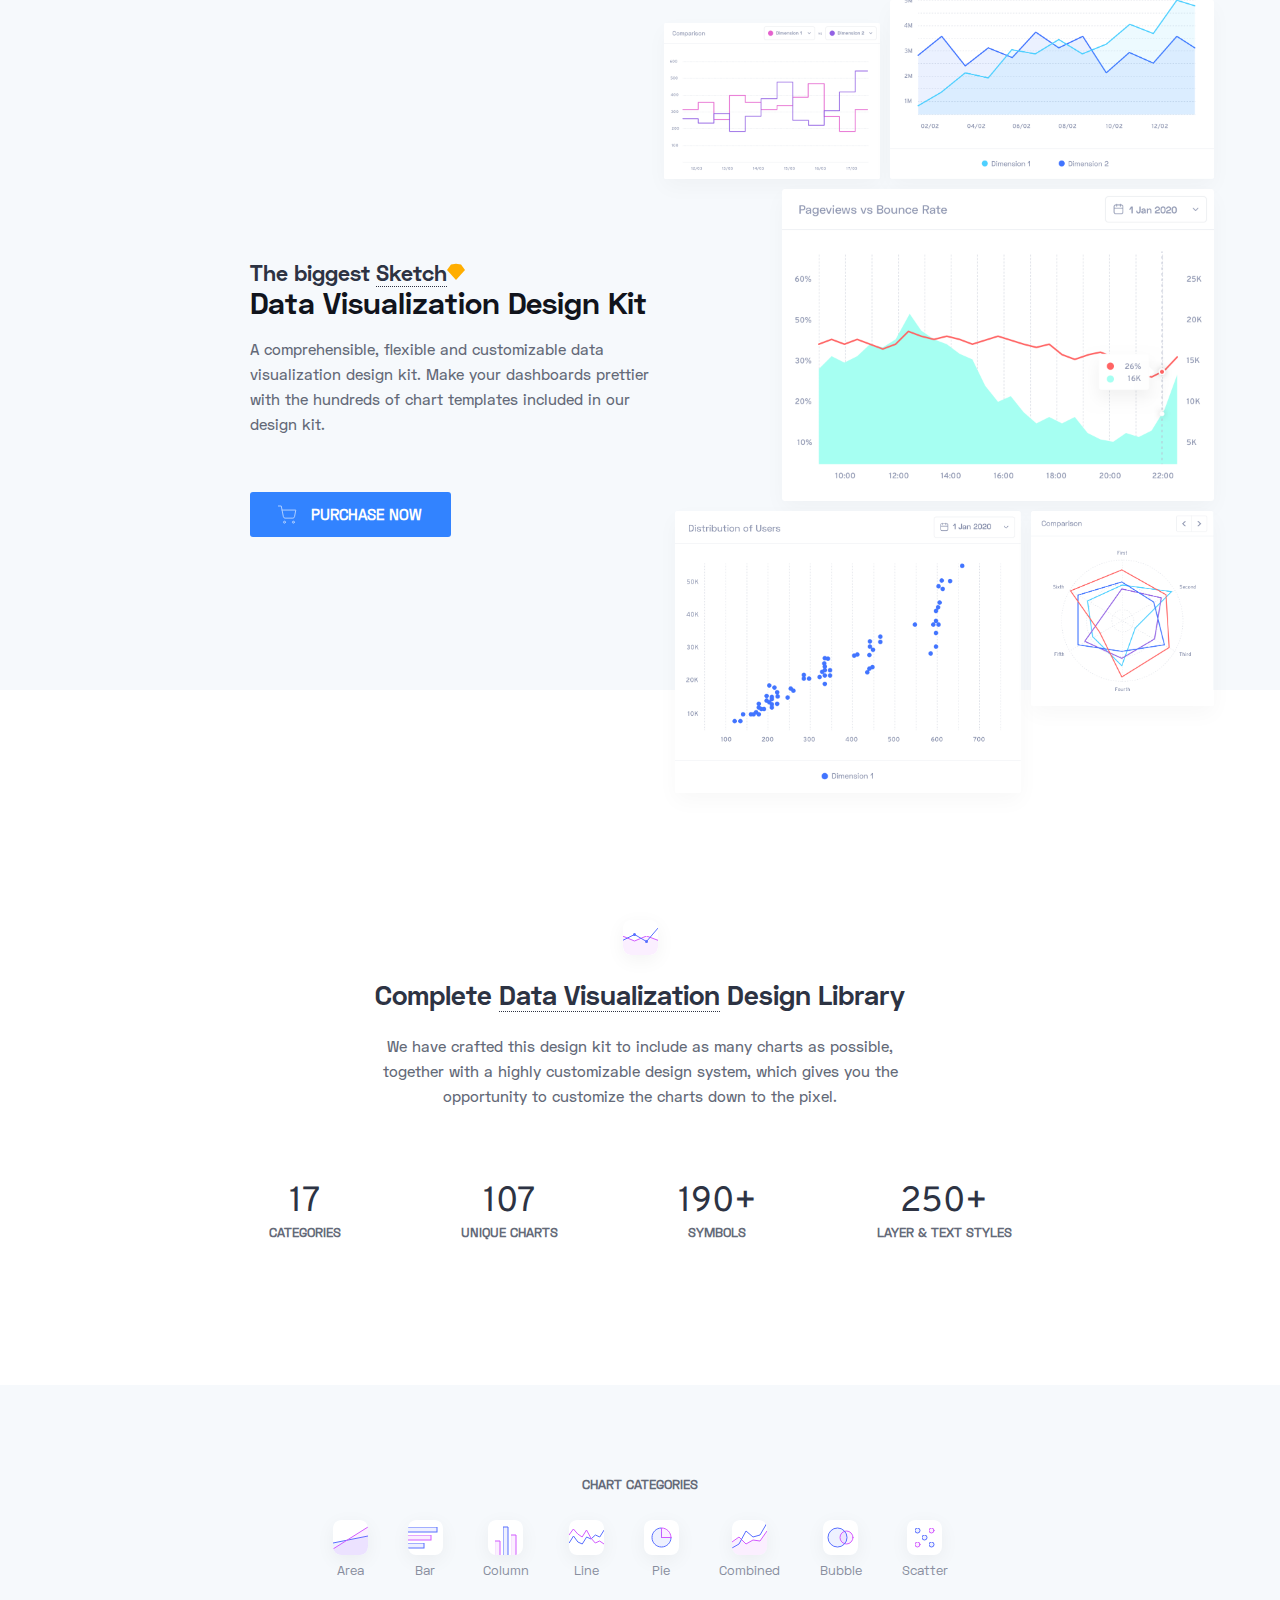
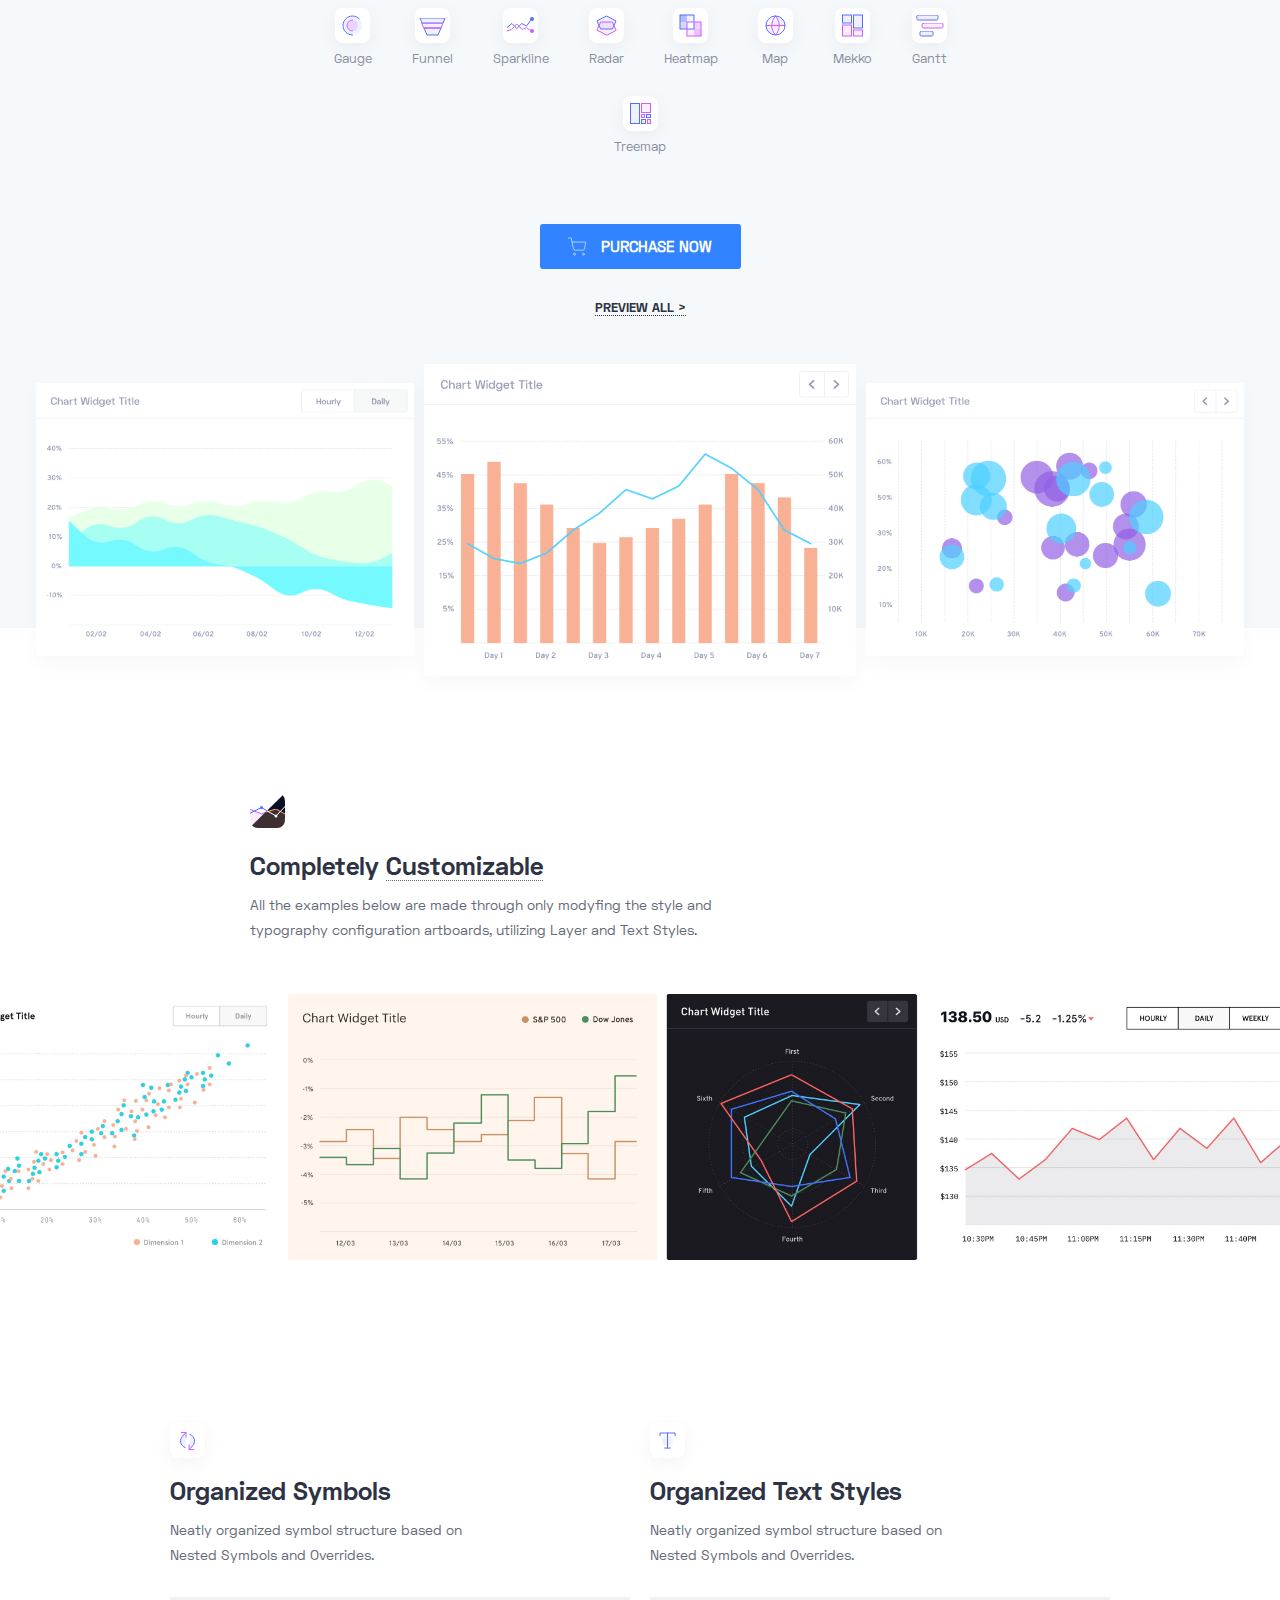
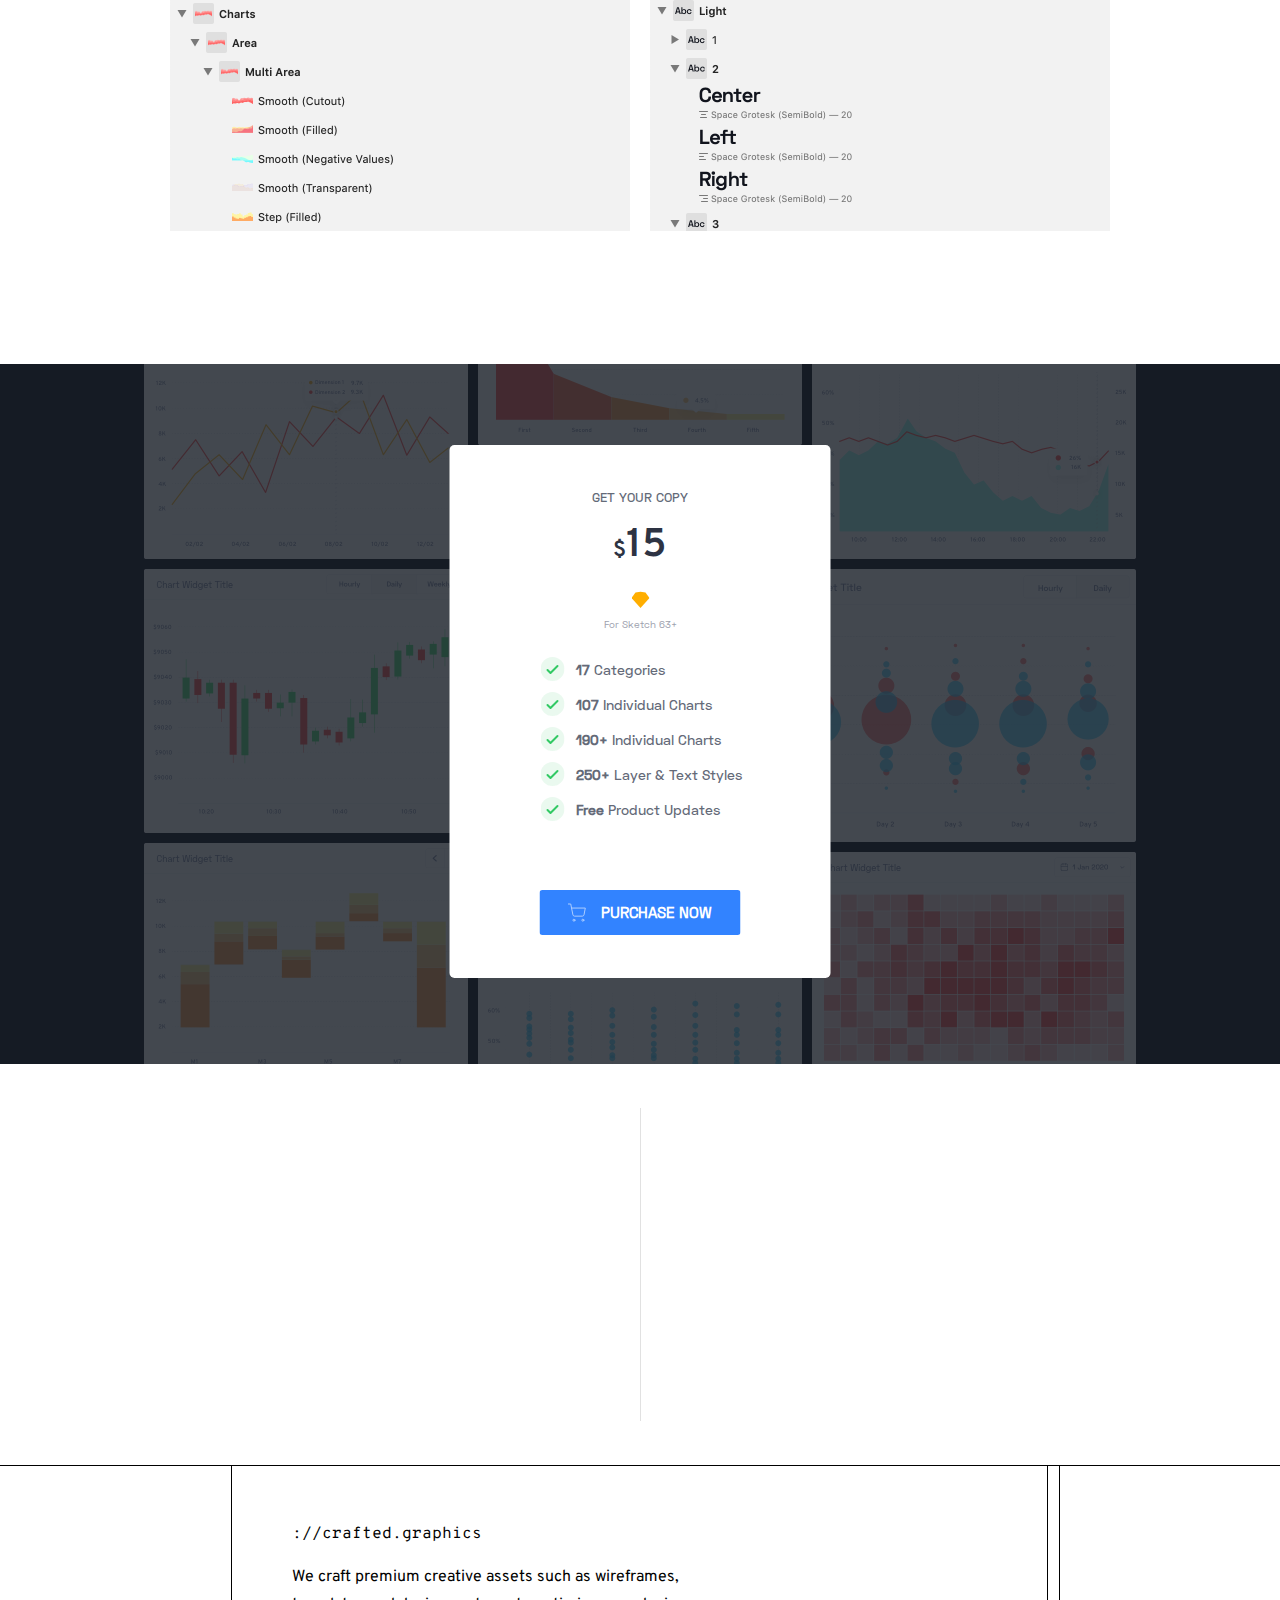
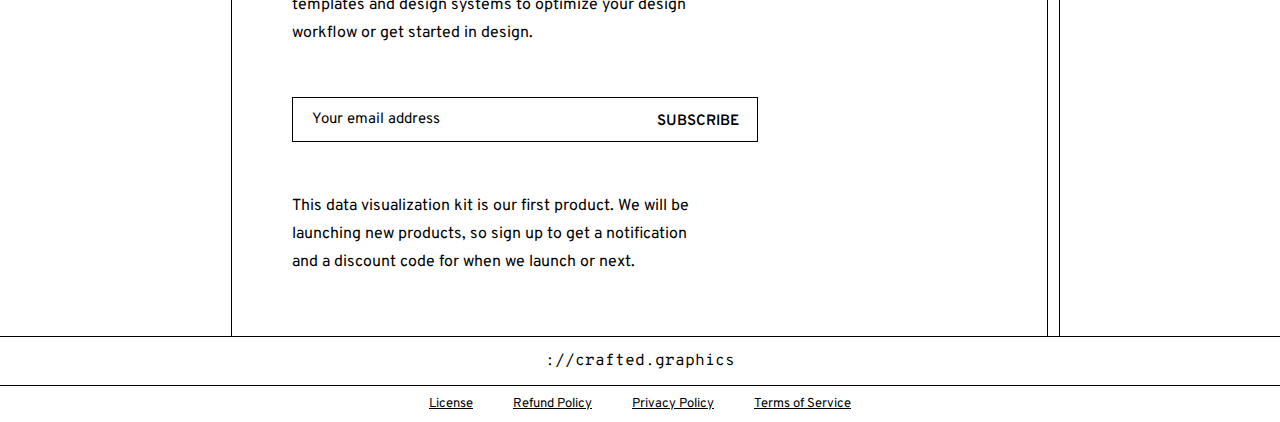
==== charts.html @ 4758ad1f "Upload Initial Files" ====
<!DOCTYPE html>
<html lang="en">

<head>
    <meta charset="UTF-8">
    <meta name="viewport" content="width=device-width, initial-scale=1.0">
    <meta name="description" content="A comprehensible, flexible and customizable data visualization
    design kit">
    <meta name="keywords" content="design kit, dashboards, templates, data visualization, chart design system, chart ui kit">
    <link rel="stylesheet" href="css/styles.css" type="text/css">
    <title>Data Visualization Design Kit | Crafted Graphics</title>
</head>

<body>
    <header>
        <div>
            <div>
                <h2>The biggest <span>Sketch</span><span class="sketch-icon"></span></h2>
                <h1>Data Visualization Design Kit</h1>
                <p>A comprehensible, flexible and customizable data visualization
                    design kit. Make your dashboards prettier with the hundreds
                    of chart templates included in our design kit.</p>
                <div class="header-btns">
                    <a class="purchase-btn" href="#purchase-now">PURCHASE NOW</a>
                </div>
            </div>
        </div>
        <div>
            <div>
                <div class="chart-row-1">
                    <div class="chart-1"></div>
                    <div class="chart-2"></div>
                </div>
                <div class="chart-row-2">
                    <div class="chart-3"></div>
                </div>
                <div class="chart-row-3">
                    <div class="chart-4"></div>
                    <div class="chart-5"></div>
                </div>
            </div>
        </div>
    </header>

    <section class="section-2">
        <div class="section-2-div">
            <div class="kit-icon">
            </div>
            <h2>Complete <span>Data Visualization</span> Design Library</h2>
            <p class="kit-description">
                We have crafted this design kit to include as many charts as possible, together
                with a highly customizable design system, which gives you the opportunity to
                customize the charts down to the pixel.
            </p>
            <div class="features">
                <div>
                    <div>17</div>
                    <p>CATEGORIES</p>
                </div>
                <div>
                    <div>107</div>
                    <p>UNIQUE CHARTS</p>
                </div>
                <div>
                    <div>190+</div>
                    <p>SYMBOLS</p>
                </div>
                <div>
                    <div>250+</div>
                    <p>LAYER & TEXT STYLES</p>
                </div>
            </div>
        </div>
    </section>

    <section class="section-3">
        <h3>CHART CATEGORIES</h3>
        <div class="chart-categories">
            <div>
                <div class="category-icon area-icon"></div>
                <p>Area</p>
            </div>
            <div>
                <div class="category-icon bar-icon"></div>
                <p>Bar</p>
            </div>
            <div>
                <div class="category-icon column-icon"></div>
                <p>Column</p>
            </div>
            <div>
                <div class="category-icon line-icon"></div>
                <p>Line</p>
            </div>
            <div>
                <div class="category-icon pie-icon"></div>
                <p>Pie</p>
            </div>
            <div>
                <div class="category-icon combined-icon"></div>
                <p>Combined</p>
            </div>
            <div>
                <div class="category-icon bubble-icon"></div>
                <p>Bubble</p>
            </div>
            <div>
                <div class="category-icon scatter-icon"></div>
                <p>Scatter</p>
            </div>
            <div>
                <div class="category-icon gauge-icon"></div>
                <p>Gauge</p>
            </div>
            <div>
                <div class="category-icon funnel-icon"></div>
                <p>Funnel</p>
            </div>
            <div>
                <div class="category-icon sparkline-icon"></div>
                <p>Sparkline</p>
            </div>
            <div>
                <div class="category-icon radar-icon"></div>
                <p>Radar</p>
            </div>
            <div>
                <div class="category-icon heatmap-icon"></div>
                <p>Heatmap</p>
            </div>
            <div>
                <div class="category-icon map-icon"></div>
                <p>Map</p>
            </div>
            <div>
                <div class="category-icon mekko-icon"></div>
                <p>Mekko</p>
            </div>
            <div>
                <div class="category-icon gantt-icon"></div>
                <p>Gantt</p>
            </div>
            <div>
                <div class="category-icon treemap-icon"></div>
                <p>Treemap</p>
            </div>
        </div>
        <a class="purchase-btn" href="#purchase-now">PURCHASE NOW</a>
        <a class="preview-btn margin-top-30" href="preview.html">PREVIEW ALL ></a>

        <div class="chart-row">
            <div class="preview-chart-1 preview-chart" data-aos="fade-up-right"></div>
            <div class="preview-chart-2 preview-chart" data-aos="fade-up"></div>
            <div class="preview-chart-3 preview-chart" data-aos="fade-up-left"></div>
        </div>

    </section>

    <section class="section-4">
        <div class="section-4-description">
            <div class="customizable-icon"></div>
            <h2>Completely <span>Customizable</span></h2>
            <p>All the examples below are made through only modyfing the style and
                typography configuration artboards, utilizing Layer and Text Styles.</p>
        </div>
        <div class="examples">
            <img src="img/charts/customizable_row.jpg" alt="Chart 9">
        </div>
    </section>

    <section class="section-5">
        <div class="orgarnized-symbols">
            <div class="symbols-icon"></div>
            <h3>Organized <span>Symbols</span></h3>
            <p>Neatly organized symbol structure based
                on Nested Symbols and Overrides.</p>
            <img src="img/charts/symbols@2x.png" width="460" alt="Symbols">
        </div>
        <div class="text-styles">
            <div class="styles-icon"></div>
            <h3>Organized <span>Text Styles</span></h3>
            <p>Neatly organized symbol structure based
                on Nested Symbols and Overrides.</p>
            <img src="img/charts/text_styles@2x.png" width="460" alt="Text styles">
        </div>
    </section>

    <section class="section-6" id="purchase-now">
        <div class="background-charts">
            <div class="get-copy-card">
                <h5>GET YOUR COPY</h5>
                <p id="price"><span>$</span>15</p>
                <div class="sketch-icon"></div>
                <p class="for-sketch">For Sketch 63+</p>
                <div class="card-features">
                    <div>
                        <div class="check-icon"></div>
                        <p><span>17</span> Categories</p>
                    </div>
                    <div>
                        <div class="check-icon"></div>
                        <p><span>107</span> Individual Charts</p>
                    </div>
                    <div>
                        <div class="check-icon"></div>
                        <p><span>190+</span> Individual Charts</p>
                    </div>
                    <div>
                        <div class="check-icon"></div>
                        <p><span>250+</span> Layer & Text Styles</p>
                    </div>
                    <div>
                        <div class="check-icon"></div>
                        <p><span>Free </span>Product Updates</p>
                    </div>
                </div>
                <a href="#" class="purchase-btn">PURCHASE NOW</a>
            </div>
        </div>
    </section>

    <section class="section-7">
        <div></div>
    </section>

    <section class="section-8">
        <div></div>
        <div>
            <h4>://crafted.graphics</h4>
            <p>We craft premium creative assets such as wireframes,
                templates and design systems to optimize your design
                workflow or get started in design.</p>

                <div id="mc_embed_signup">
                    <form action="https://graphics.us19.list-manage.com/subscribe/post?u=98732da373083979107f1b6f7&amp;id=b7343e2dc6" method="post" id="mc-embedded-subscribe-form" name="mc-embedded-subscribe-form" class="validate" target="_blank" novalidate>
                        <div id="mc_embed_signup_scroll">

                        <div class="mc-field-group">
                            <div class="subscribe">
                                <input type="email" value="" name="EMAIL" class="required email signup_email" id="email mce-EMAIL" placeholder="Your email address">
                                <input type="submit" value="Subscribe" name="subscribe" id="mc-embedded-subscribe" class="button signup_submit">                              
                            </div>
                            <div id="mce-responses" class="clear">
                                <div class="response" id="mce-error-response" style="display:none"></div>
                                <div class="response" id="mce-success-response" style="display:none"></div>
                            </div> 
                            <div style="position: absolute; left: -5000px;" aria-hidden="true"><input type="text" name="b_98732da373083979107f1b6f7_b7343e2dc6" tabindex="-1" value=""></div>
                        </div>

                        </div>
                    </form>

                </div>

            <p>This data visualization kit is our first product. We will be
                launching new products, so sign up to get a notification
                and a discount code for when we launch or next.</p>
        </div>
        <div></div>
        <div></div>
    </section>
    <div class="crafted-graphics">
        ://crafted.graphics
    </div>

    <footer>
        <a href="license.html">License</a>
        <a href="refunds.html">Refund Policy</a>
        <a href="privacy.html">Privacy Policy</a>
        <a href="terms.html">Terms of Service</a>
    </footer>
  
</body>

</html>
---- css/styles.css ----
@import url("https://fonts.googleapis.com/css2?family=Overpass&display=swap");
@import url("https://fonts.googleapis.com/css2?family=Overpass+Mono&display=swap");
html, body, div, span, applet, object, iframe,
h1, h2, h3, h4, h5, h6, p, blockquote, pre,
a, abbr, acronym, address, big, cite, code,
del, dfn, em, img, ins, kbd, q, s, samp,
small, strike, strong, sub, sup, tt, var,
b, u, i, center,
dl, dt, dd, ol, ul, li,
fieldset, form, label, legend,
table, caption, tbody, tfoot, thead, tr, th, td,
article, aside, canvas, details, embed,
figure, figcaption, footer, header, hgroup,
menu, nav, output, ruby, section, summary,
time, mark, audio, video {
  margin: 0;
  padding: 0;
  border: 0;
  font-size: 100%;
  font: inherit;
  vertical-align: baseline;
}

/* HTML5 display-role reset for older browsers */
article, aside, details, figcaption, figure,
footer, header, hgroup, menu, nav, section {
  display: block;
}

body {
  line-height: 1;
}

ol, ul {
  list-style: none;
}

blockquote, q {
  quotes: none;
}

blockquote:before, blockquote:after,
q:before, q:after {
  content: "";
  content: none;
}

table {
  border-collapse: collapse;
  border-spacing: 0;
}

@font-face {
  font-family: spaceGroteskBold;
  src: url(fonts/spaceGrotesk/SpaceGrotesk-Bold.otf);
}
@font-face {
  font-family: spaceGroteskRegular;
  src: url(fonts/spaceGrotesk/SpaceGrotesk-Regular.otf);
}
@font-face {
  font-family: spaceGroteskMedium;
  src: url(fonts/spaceGrotesk/SpaceGrotesk-Medium.otf);
}
.purchase-btn {
  display: inline-block;
  line-height: 45px;
  text-align: center;
  text-decoration: none;
  text-transform: uppercase;
  height: 45px;
  border-radius: 3px;
  background-color: #3283ff;
  color: #ffffff;
  background-image: url(../img/purchase-icon.svg);
  background-repeat: no-repeat;
  background-position: 28px center;
  padding-left: 61px;
  padding-right: 29px;
  font-family: spaceGroteskRegular, sans-serif;
  font-weight: bold;
  font-size: 15px;
}

.how-it-works-btn {
  display: inline-block;
  line-height: 45px;
  text-align: center;
  text-decoration: none;
  text-transform: uppercase;
  height: 45px;
  border-radius: 3px;
  background-color: #ffffff;
  color: #11141c;
  background-image: url(../img/how-it-works-icon.svg);
  background-repeat: no-repeat;
  background-position: 28px center;
  padding-left: 61px;
  padding-right: 29px;
  font-family: spaceGroteskBold, sans-serif;
  font-weight: bold;
  font-size: 14px;
  margin-left: 5px;
}

.preview-btn {
  font-size: 13px;
  font-family: spaceGroteskBold, sans-serif;
  color: #2d3343;
  border-bottom: dotted 1px #2d3343;
  text-decoration: none;
  line-height: normal;
}

.sketch-icon {
  display: inline-block;
  width: 18px;
  height: 18px;
  background-image: url(../img/sketch.svg);
  background-repeat: no-repeat;
  background-size: contain;
}

.kit-icon {
  width: 35px;
  height: 35px;
  border-radius: 8px;
  box-shadow: 0 5px 19px 0 rgba(0, 0, 0, 0.05);
  background-image: url(../img/icons/kit_icon.svg);
  background-repeat: no-repeat;
  background-size: contain;
  margin: 0 auto;
}

.category-icon {
  width: 35px;
  height: 35px;
  background-position: center;
  background-size: contain;
  background-repeat: no-repeat;
  border-radius: 8px;
  box-shadow: 0 5px 19px 0 rgba(0, 0, 0, 0.05);
}

.area-icon {
  background-image: url(../img/icons/area_icon.svg);
}

.bar-icon {
  background-image: url(../img/icons/bar_icon.svg);
}

.column-icon {
  background-image: url(../img/icons/column_icon.svg);
}

.line-icon {
  background-image: url(../img/icons/line_icon.svg);
}

.pie-icon {
  background-image: url(../img/icons/pie_icon.svg);
}

.combined-icon {
  background-image: url(../img/icons/combined_icon.svg);
}

.bubble-icon {
  background-image: url(../img/icons/bubble_icon.svg);
}

.scatter-icon {
  background-image: url(../img/icons/scatter_icon.svg);
}

.gauge-icon {
  background-image: url(../img/icons/gauge_icon.svg);
}

.funnel-icon {
  background-image: url(../img/icons/funnel_icon.svg);
}

.sparkline-icon {
  background-image: url(../img/icons/sparkline_icon.svg);
}

.radar-icon {
  background-image: url(../img/icons/radar_icon.svg);
}

.heatmap-icon {
  background-image: url(../img/icons/heatmap_icon.svg);
}

.map-icon {
  background-image: url(../img/icons/map_icon.svg);
}

.mekko-icon {
  background-image: url(../img/icons/mekko_icon.svg);
}

.gantt-icon {
  background-image: url(../img/icons/roadmap_icon.svg);
}

.treemap-icon {
  background-image: url(../img/icons/treemap_icon.svg);
}

.customizable-icon {
  width: 35px;
  height: 35px;
  background-image: url(../img/customizable.svg);
  background-position: center;
  background-repeat: no-repeat;
  background-size: contain;
}

.symbols-icon {
  width: 35px;
  height: 35px;
  border-radius: 8px;
  box-shadow: 0 5px 19px 0 rgba(0, 0, 0, 0.05);
  background: url(../img/symbols.svg);
  background-repeat: no-repeat;
  background-position: center;
  background-size: contain;
  margin-bottom: 20px;
}

.styles-icon {
  width: 35px;
  height: 35px;
  border-radius: 8px;
  box-shadow: 0 5px 19px 0 rgba(0, 0, 0, 0.05);
  background: url(../img/text-styles.svg);
  background-repeat: no-repeat;
  background-position: center;
  background-size: contain;
  margin-bottom: 20px;
}

.chart-1 {
  width: 216px;
  height: 156px;
  border-radius: 1.2px;
  background-image: url(../img/charts/chart_1@3x.png);
}

.chart-2 {
  width: 324px;
  height: 178.6px;
  border-radius: 1.8px;
  box-shadow: 0 8px 21px 0 rgba(0, 0, 0, 0.03);
  background-image: url(../img/charts/chart_2@3x.png);
  background-size: contain;
  margin-left: 10px;
}

.chart-row-1 {
  display: flex;
  align-items: flex-end;
}

.chart-3 {
  width: 432px;
  height: 312px;
  border-radius: 2.4px;
  box-shadow: 0 8px 21px 0 rgba(0, 0, 0, 0.03);
  background-image: url(../img/charts/chart_3@3x.png);
  margin-top: 10.4px;
}

.chart-row-2 {
  display: flex;
  justify-content: flex-end;
}

.chart-4 {
  width: 345.6px;
  height: 281.6px;
  border-radius: 1.9px;
  background-image: url(../img/charts/chart_4@3x.png);
}

.chart-5 {
  width: 183px;
  height: 195px;
  border-radius: 1.5px;
  background-image: url(../img/charts/chart_5@3x.png);
  margin-left: 10px;
}

.chart-row-3 {
  display: flex;
  align-items: flex-start;
  justify-content: flex-end;
  margin-top: 10px;
}

.chart-1,
.chart-2,
.chart-3,
.chart-4,
.chart-5 {
  box-shadow: 0 8px 21px 0 rgba(0, 0, 0, 0.03);
  background-repeat: no-repeat;
  background-size: contain;
  background-position: center;
}

.preview-chart-1 {
  width: 378px;
  height: 273px;
  border-radius: 2.1px;
  background-image: url(../img/charts/chart_6@3x.png);
  transform: translateY(19px);
}

.preview-chart-2 {
  width: 432px;
  height: 312px;
  border-radius: 2.4px;
  background-image: url(../img/charts/chart_7@3x.png);
}

.preview-chart-3 {
  width: 378px;
  height: 273px;
  border-radius: 2.1px;
  background-image: url(../img/charts/chart_8@3x.png);
  transform: translateY(19px);
}

.preview-chart {
  box-shadow: 0 8px 21px 0 rgba(0, 0, 0, 0.03);
  background-color: #ffffff;
  background-size: contain;
  background-repeat: no-repeat;
  background-position: center;
}

.chart-row {
  display: flex;
  justify-content: center;
  transform: translateY(48px);
}
.chart-row > div {
  margin: 0 5px;
}

header {
  display: flex;
  justify-content: center;
  background-color: #f6f9fc;
  height: 690px;
}
header > div {
  flex-basis: 50%;
}
header > div:first-child {
  padding-top: 262px;
  padding-left: 250px;
  padding-bottom: 172px;
}
header > div:first-child h1,
header > div:first-child h2 {
  font-family: spaceGroteskBold, sans-serif;
}
header > div:first-child h2 {
  font-size: 22px;
  color: #2d3343;
  line-height: 1;
}
header > div:first-child h2 span:first-child {
  border-bottom: dotted 1px #2d3343;
}
header > div:first-child h1 {
  font-size: 30px;
  color: #11141c;
  padding-top: 3px;
}
header > div:first-child p {
  padding-top: 20px;
  padding-bottom: 55px;
  font-size: 15px;
  line-height: 1.67;
  color: #646a78;
  max-width: 437px;
  font-family: spaceGroteskMedium, sans-serif;
}
header > div:nth-child(2) {
  padding-right: 66px;
}

footer {
  display: flex;
  border-top: solid 1px black;
  padding: 10px;
  justify-content: center;
}
footer a {
  color: #000000;
  font-size: 13px;
  font-family: "Overpass", sans-serif;
  margin: 0 20px;
  line-height: normal;
}

.section-2 {
  padding-top: 230px;
  display: flex;
  justify-content: center;
}

.section-2-div {
  padding-left: 20px;
  padding-right: 20px;
}
.section-2-div h2 {
  font-size: 27px;
  color: #2d3343;
  text-align: center;
  font-family: spaceGroteskBold, sans-serif;
  margin: 23px 0;
  line-height: normal;
}
.section-2-div h2 span {
  border-bottom: dotted 1px #2d3343;
}
.section-2-div p {
  max-width: 557px;
  font-size: 15px;
  line-height: 1.67;
  text-align: center;
  color: #646a78;
  font-family: spaceGroteskMedium, sans-serif;
  margin: 0 auto;
}

.features {
  width: 100%;
  display: flex;
  margin-top: 76px;
  margin-bottom: 110px;
  flex-wrap: wrap;
  justify-content: center;
}
.features > div {
  padding: 0 60px;
  margin-bottom: 30px;
}
.features > div div {
  font-family: "Overpass", sans-serif;
  font-size: 35px;
  color: #2d3343;
  text-align: center;
}
.features > div p {
  color: #646a78;
  line-height: 1.92;
  font-size: 13px;
  font-family: spaceGroteskRegular, sans-serif;
  font-weight: 600;
}

.section-3 {
  background-color: #f6f9fc;
  padding-top: 87px;
  display: flex;
  justify-content: center;
  flex-direction: column;
  align-items: center;
}
.section-3 h3 {
  font-size: 13px;
  color: #646a78;
  text-align: center;
  font-family: spaceGroteskRegular, sans-serif;
  font-weight: 600;
  line-height: 1.92;
  padding-bottom: 23px;
}

.chart-categories {
  width: 55%;
  margin: 0 auto;
  display: flex;
  flex-wrap: wrap;
  justify-content: center;
  padding-bottom: 40px;
}
.chart-categories > div {
  margin: 0 20px 31px 20px;
}
.chart-categories > div div {
  margin: 0 auto;
}
.chart-categories > div p {
  font-size: 13px;
  font-family: spaceGroteskRegular, sans-serif;
  color: #888e9e;
  font-weight: 500;
  margin-top: 9px;
  text-align: center;
}

.margin-top-30 {
  margin-top: 30px;
}

.section-4 {
  padding-top: 165px;
}

.section-4-description {
  padding-left: 250px;
  padding-bottom: 49px;
}
.section-4-description h2 {
  font-size: 25px;
  color: #2d3343;
  font-family: spaceGroteskBold, sans-serif;
  margin-top: 25px;
  margin-bottom: 14px;
}
.section-4-description h2 span {
  border-bottom: dotted 1px #6e6a6a;
}
.section-4-description p {
  max-width: 467px;
  font-size: 14px;
  line-height: 1.79;
  color: #646a78;
  font-family: spaceGroteskRegular, sans-serif;
  font-weight: 500;
}

.examples {
  display: flex;
  justify-content: center;
  overflow: hidden;
}
.examples img {
  display: inline;
  margin: 2.5px;
  width: 100%;
}

.section-5 {
  padding-top: 160px;
  padding-bottom: 130px;
  display: flex;
  justify-content: center;
}
.section-5 > div {
  margin: 0 10px;
}
.section-5 > div h3 {
  font-size: 25px;
  font-family: spaceGroteskBold, sans-serif;
  color: #2d3343;
}
.section-5 > div p {
  margin-top: 14px;
  margin-bottom: 30px;
  max-width: 300px;
  font-size: 14px;
  line-height: 1.79;
  color: #646a78;
  font-family: spaceGroteskRegular, sans-serif;
  font-weight: 500;
}

.background-charts {
  position: relative;
  background-color: #151b24;
  height: 700px;
  background-image: url(../img/charts/background_charts.png);
  background-repeat: no-repeat;
  background-size: auto auto;
  background-position: center;
}

.get-copy-card {
  position: absolute;
  top: 81px;
  left: 50%;
  transform: translateX(-50%);
  width: 381px;
  border-radius: 5px;
  background: #ffffff;
  padding-top: 40px;
  padding-bottom: 43px;
  width: 381px;
  text-align: center;
}
.get-copy-card h5 {
  font-size: 13px;
  line-height: 1.92;
  color: #646a78;
  font-family: spaceGroteskMedium, sans-serif;
  margin-bottom: 11px;
}
.get-copy-card #price {
  font-size: 40px;
  font-weight: 600;
  font-family: "Overpass", sans-serif;
  color: #2d3343;
  line-height: normal;
  margin-bottom: 20px;
}
.get-copy-card #price span {
  font-size: 22px;
}
.get-copy-card .for-sketch {
  font-size: 10px;
  font-weight: 500;
  line-height: 2.5;
  color: #9da1ae;
  font-family: spaceGroteskRegular, sans-serif;
}

.card-features {
  padding-top: 20px;
  padding-bottom: 58px;
}
.card-features > div {
  display: flex;
  padding-left: 91px;
}
.card-features > div div {
  width: 24px;
  height: 24px;
  background-image: url(../img/check-icon.svg);
  background-repeat: no-repeat;
  background-size: contain;
}
.card-features > div p {
  font-size: 14px;
  line-height: 1.79;
  color: #646a78;
  margin-left: 11px;
  font-family: spaceGroteskMedium, sans-serif;
  margin-bottom: 10px;
}
.card-features > div p span {
  font-weight: 600;
}

.section-7 {
  padding-top: 44px;
  padding-bottom: 44px;
}
.section-7 > div {
  width: 50%;
  height: 313px;
  border-right: solid 1px #e1e1e1;
}

.section-8 {
  display: flex;
  border-top: solid 1px #000000;
  border-bottom: solid 1px #000000;
}
.section-8 > div:nth-child(1) {
  width: 20%;
  border-right: solid 1px #000000;
}
.section-8 > div:nth-child(2) {
  width: 60%;
  border-right: solid 1px #000000;
  padding: 60px;
}
.section-8 > div:nth-child(2) h4 {
  font-family: "Overpass Mono", monospace;
  padding-bottom: 21px;
}
.section-8 > div:nth-child(2) p {
  max-width: 400px;
  font-family: "Overpass", sans-serif;
  font-size: 16px;
  line-height: 1.75;
  color: #000000;
}
.section-8 > div:nth-child(3) {
  width: 1%;
}
.section-8 > div:nth-child(4) {
  width: 19%;
  border-left: solid 1px #000000;
}

.subscribe {
  display: flex;
  height: 45px;
  margin: 50px 0;
}
.subscribe input[type=email] {
  width: 320px;
  border: solid 1px black;
  border-right: none;
  padding-left: 19px;
  padding-right: 19px;
  font-size: 15px;
  color: #000000;
  font-family: "Overpass", sans-serif;
  outline: none;
}
.subscribe input[type=email]::placeholder {
  color: #000000;
}
.subscribe input[type=submit] {
  height: 45px;
  cursor: pointer;
  outline: none;
  background: none;
  border: solid 1px black;
  border-left: none;
  padding-right: 18px;
  font-size: 15px;
  text-transform: uppercase;
  font-family: "Overpass", sans-serif;
  line-height: 45px;
  font-weight: 600;
}

.crafted-graphics {
  font-size: 16px;
  color: #000000;
  text-align: center;
  font-family: "Overpass Mono", monospace;
  padding: 16px 0;
}

@media screen and (max-width: 1224px) {
  header {
    display: block;
    padding-top: 108px;
  }
  header div:first-child {
    padding: 0;
    text-align: center;
  }
  header div:first-child p {
    margin: 0 auto;
    max-width: 600px;
  }

  .chart-row-1 {
    display: none;
  }

  .chart-row-2 {
    margin-top: 94px;
    justify-content: center;
  }

  .chart-row-3 {
    justify-content: center;
  }

  .chart-4 {
    background-image: url(../img/charts/chart_1@3x.png);
    background-size: cover;
    height: 195px;
  }

  .preview-chart-2,
.preview-chart-3 {
    display: none;
  }
}
@media screen and (max-width: 1024px) {
  .examples img {
    height: 200px;
    width: auto;
  }

  .section-5 {
    padding-top: 100px;
    flex-direction: column;
    align-items: center;
  }
  .section-5 > div {
    margin-bottom: 40px;
  }
}
@media screen and (max-width: 768px) {
  header > div:nth-child(2) {
    padding: 0;
  }

  .features {
    margin-bottom: 50px;
  }

  .section-4-description {
    padding-left: 30px;
    padding-right: 30px;
  }

  header div:first-child p {
    padding-right: 20px;
    padding-left: 20px;
  }
}
@media screen and (max-width: 500px) {
  .examples img {
    height: 114px;
    width: auto;
  }

  .chart-3 {
    width: 345.6px;
    height: 249.6px;
  }

  .chart-4 {
    width: 216px;
    height: 156px;
  }

  .chart-5 {
    width: 146.4px;
    height: 156px;
  }

  .section-2 {
    padding-top: 172px;
  }

  .section-5 {
    padding-top: 50px;
    padding-bottom: 60px;
  }
  .section-5 > div {
    margin: 0 24px;
  }
  .section-5 > div img {
    width: 100%;
    display: block;
  }
  .section-5 > div:last-child {
    margin-top: 30px;
  }

  .section-7 > div {
    height: 50px;
    padding-top: 22px;
    padding-bottom: 22px;
  }

  footer {
    padding: 20px;
    flex-direction: column;
    align-items: center;
  }
  footer a {
    margin: 8px 0;
  }

  header > div:first-child {
    padding: 0 15px;
  }

  header div:first-child p {
    padding-left: 0;
    padding-right: 0;
  }

  .chart-categories {
    width: 80%;
  }

  .section-8 > div:nth-child(1) {
    width: 5%;
  }

  .section-8 > div:nth-child(3) {
    width: 0%;
  }

  .section-8 > div:nth-child(4) {
    width: 5%;
  }

  .section-8 > div:nth-child(2) {
    width: 90%;
    border-right: none;
    padding: 40px 20px;
  }

  .subscribe input {
    width: 100%;
  }

  .features > div {
    padding: 0 20px;
  }

  .chart-categories > div {
    flex-basis: 25%;
    margin: 20px 0;
  }
}
@media screen and (max-width: 428px) {
  .header-btns {
    display: flex;
    flex-direction: column;
    align-items: center;
  }
  .header-btns a {
    width: 50%;
    margin-bottom: 15px;
  }

  .section-2-div {
    margin-top: 80px;
  }

  .chart-3 {
    width: 100%;
  }

  .chart-row-2 {
    margin-top: 50px;
  }

  .chart-4 {
    width: 58%;
  }

  .chart-5 {
    width: 38%;
  }

  .preview-chart-1 {
    width: 300px;
    height: 220px;
  }

  .get-copy-card {
    width: 90%;
  }
}
@media screen and (max-width: 386px) {
  .card-features > div {
    padding-left: 70px;
  }

  .subscribe input {
    padding-left: 5px;
    padding-right: 5px;
  }

  .subscribe button {
    padding-right: 8px;
  }
}
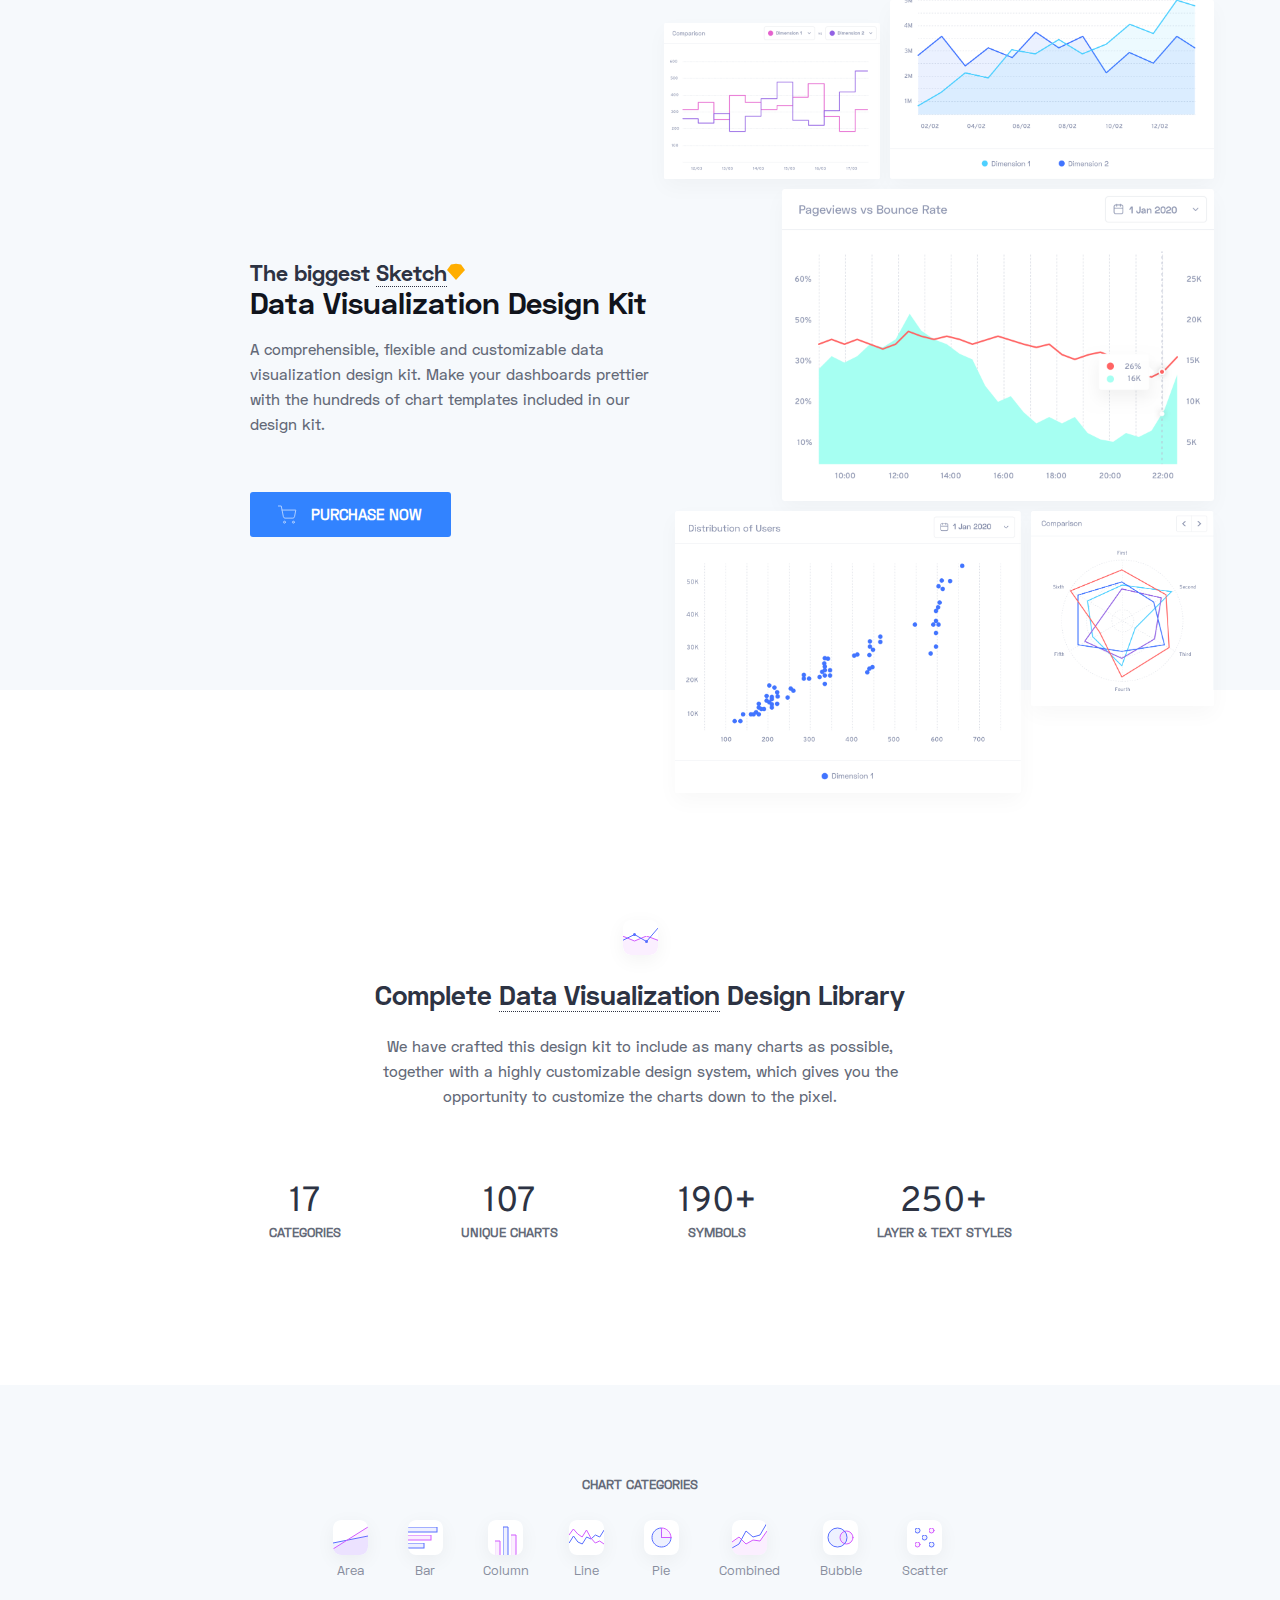
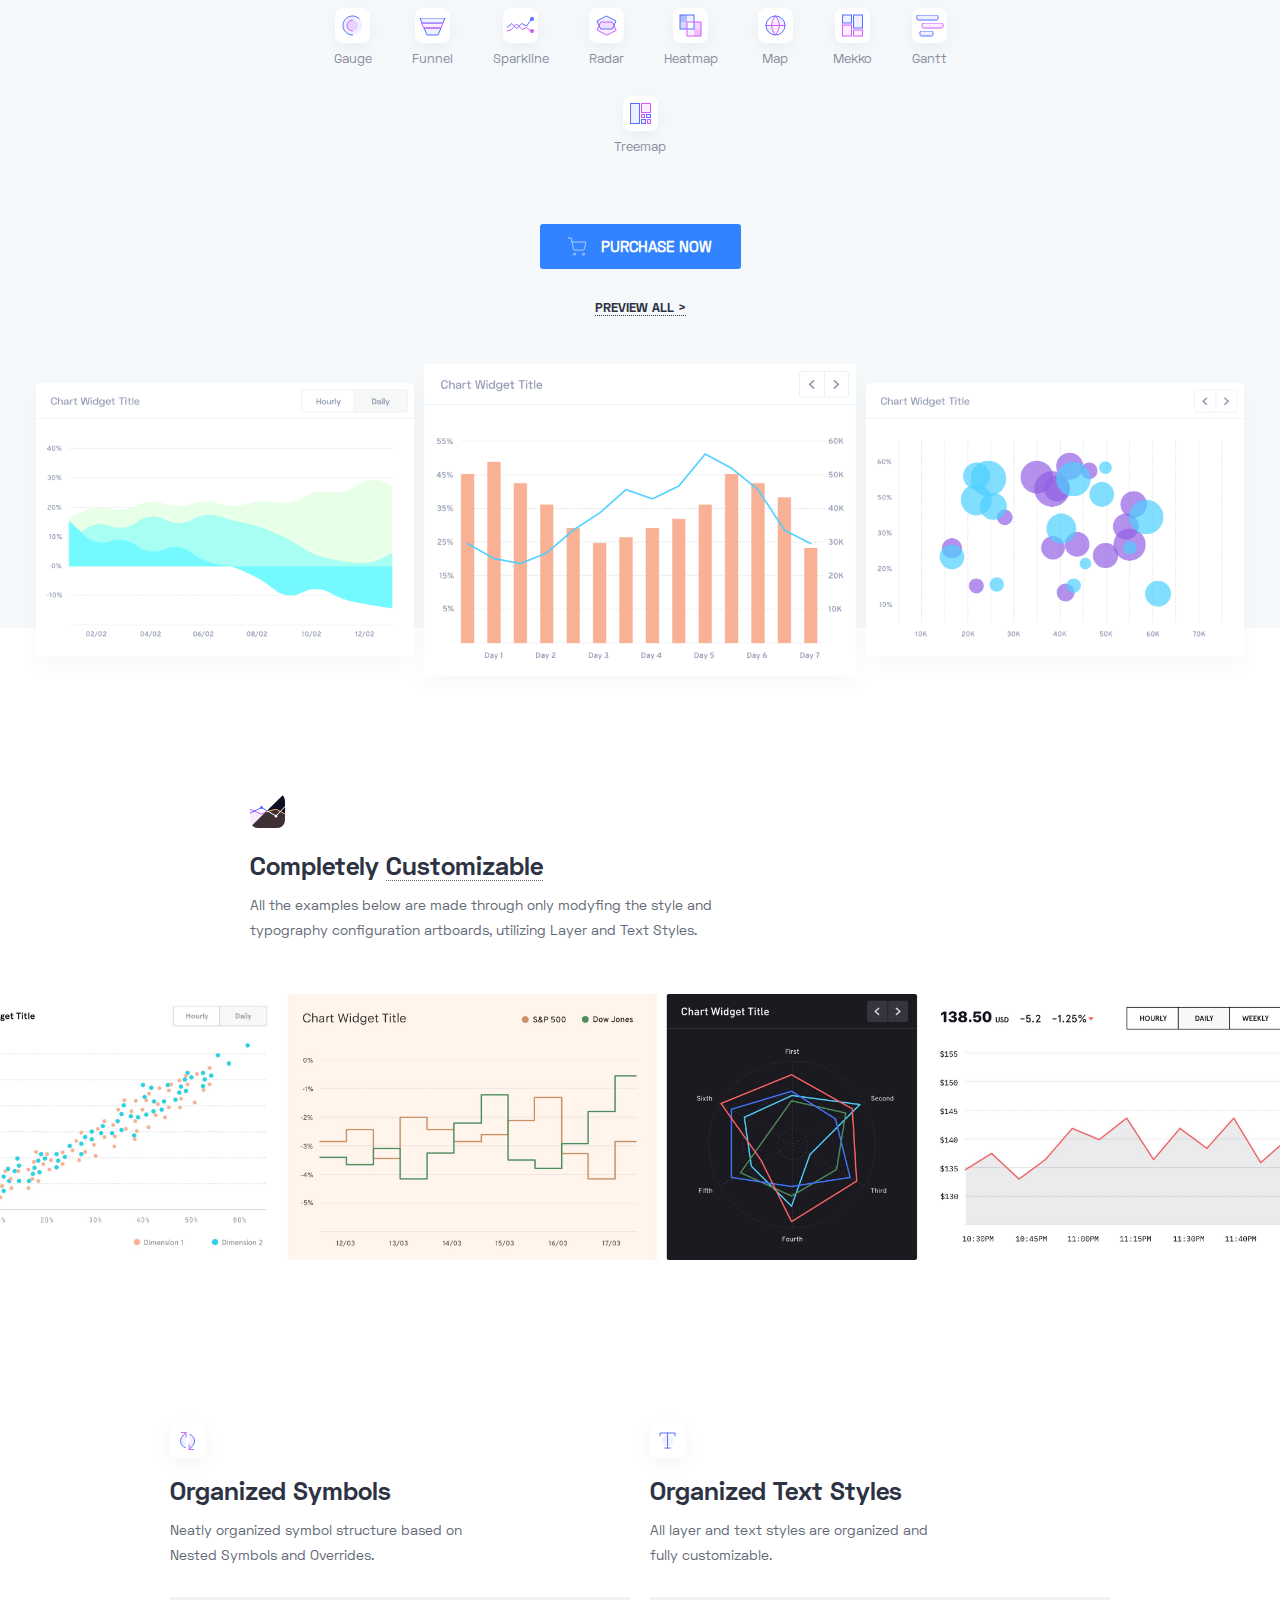
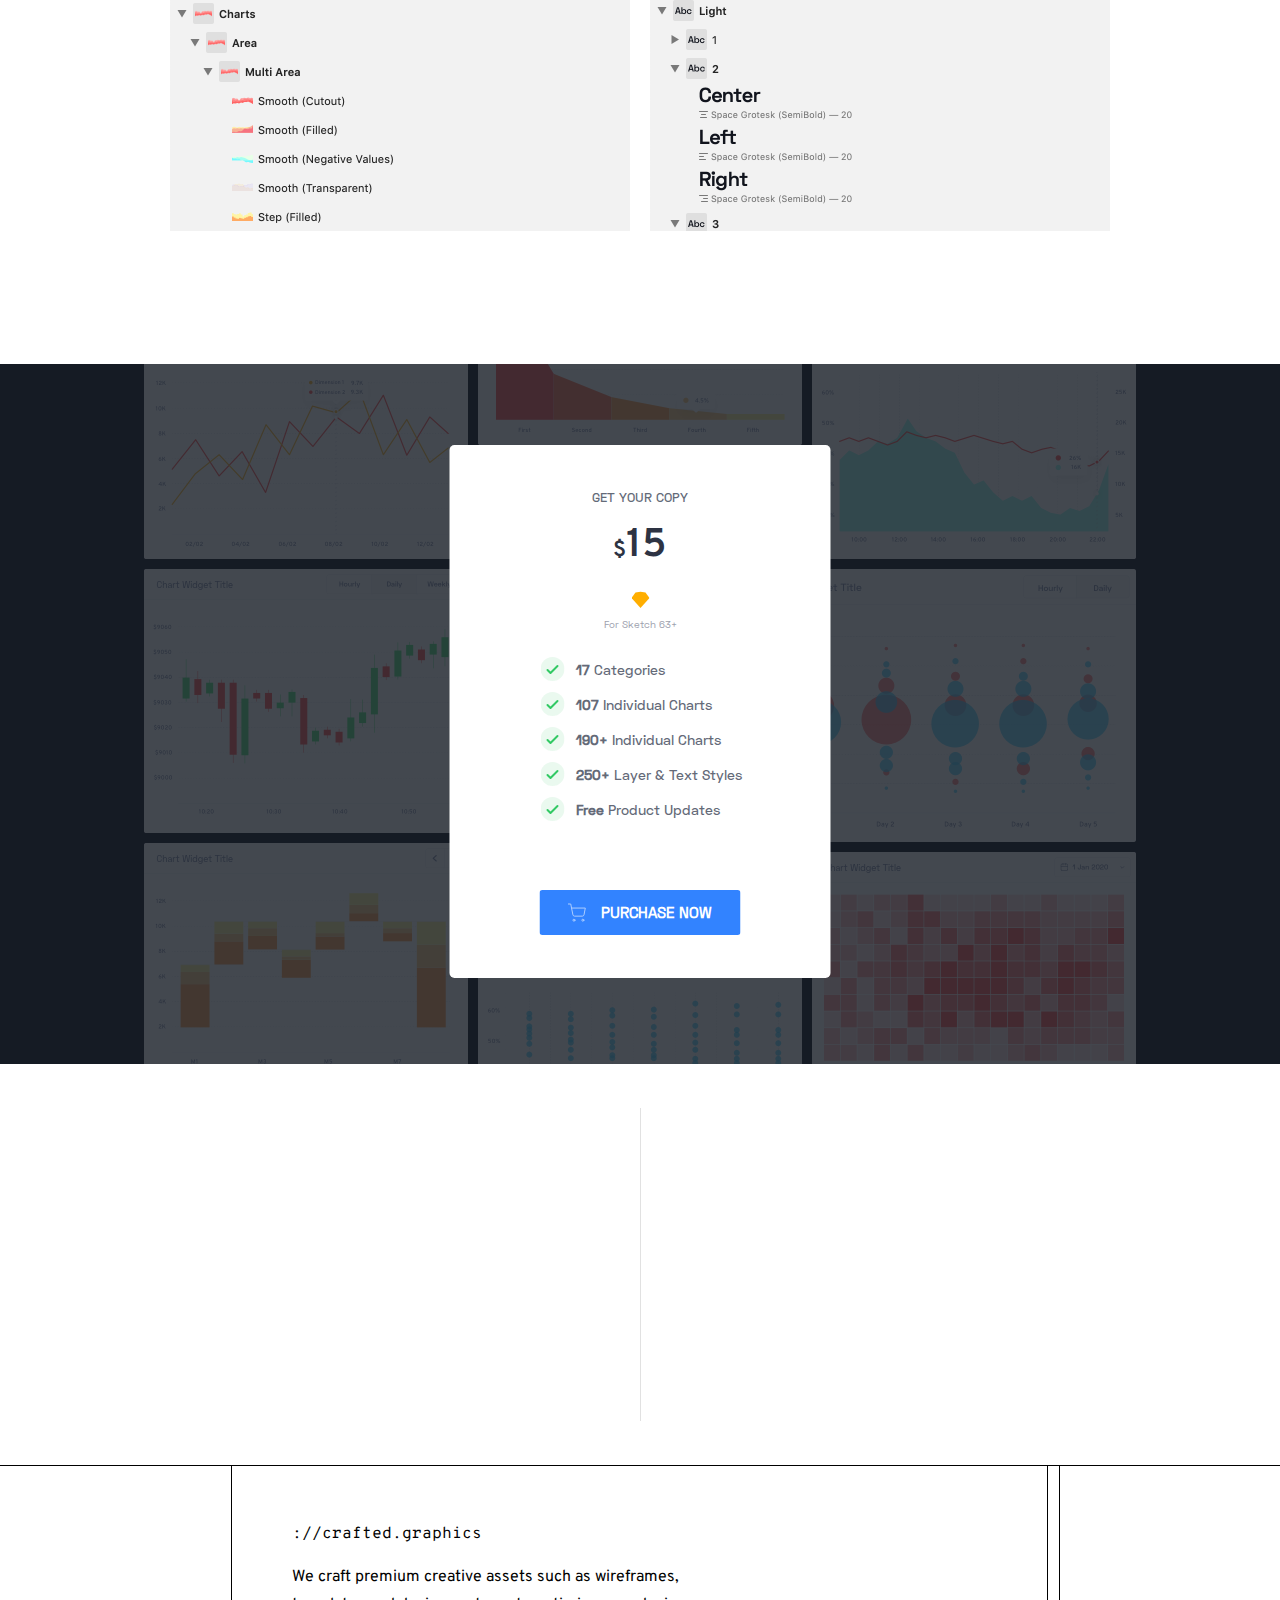
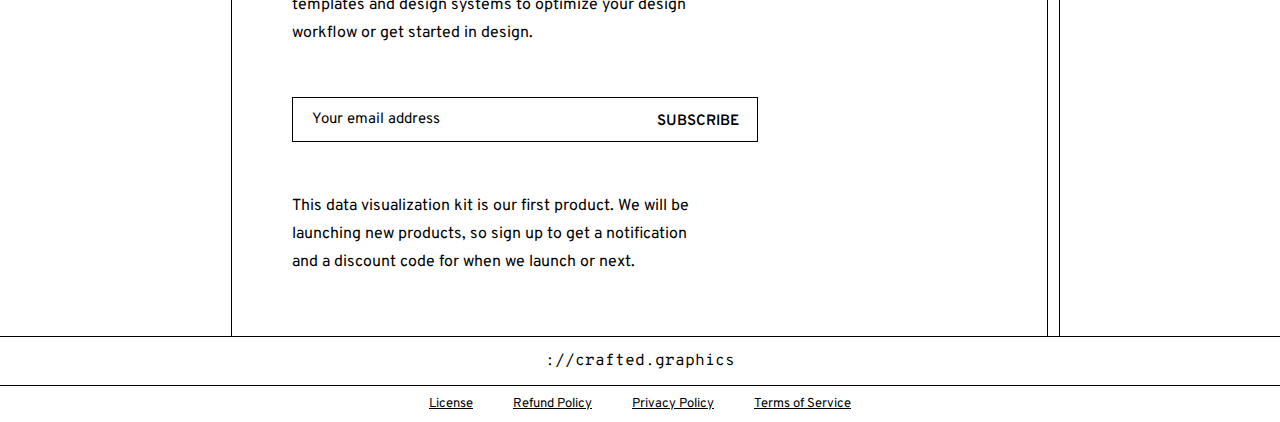
==== commit 8e7a51db: "Add Favicons and Purchase Link" ====
--- a/charts.html
+++ b/charts.html
@@ -8,6 +8,8 @@
     design kit">
     <meta name="keywords" content="design kit, dashboards, templates, data visualization, chart design system, chart ui kit">
     <link rel="stylesheet" href="css/styles.css" type="text/css">
+    <link rel="shortcut icon" href="img/favicon-2.png" type="image/x-icon">
+    <link rel="icon" href="img/favicon-2.png" type="image/x-icon">
     <title>Data Visualization Design Kit | Crafted Graphics</title>
 </head>
 
@@ -179,8 +181,8 @@
         <div class="text-styles">
             <div class="styles-icon"></div>
             <h3>Organized <span>Text Styles</span></h3>
-            <p>Neatly organized symbol structure based
-                on Nested Symbols and Overrides.</p>
+            <p>All layer and text styles are organized
+                and fully customizable.</p>
             <img src="img/charts/text_styles@2x.png" width="460" alt="Text styles">
         </div>
     </section>
@@ -214,7 +216,7 @@
                         <p><span>Free </span>Product Updates</p>
                     </div>
                 </div>
-                <a href="#" class="purchase-btn">PURCHASE NOW</a>
+                <a href="https://gum.co/HMszO" target="_blank" class="purchase-btn">PURCHASE NOW</a>
             </div>
         </div>
     </section>
